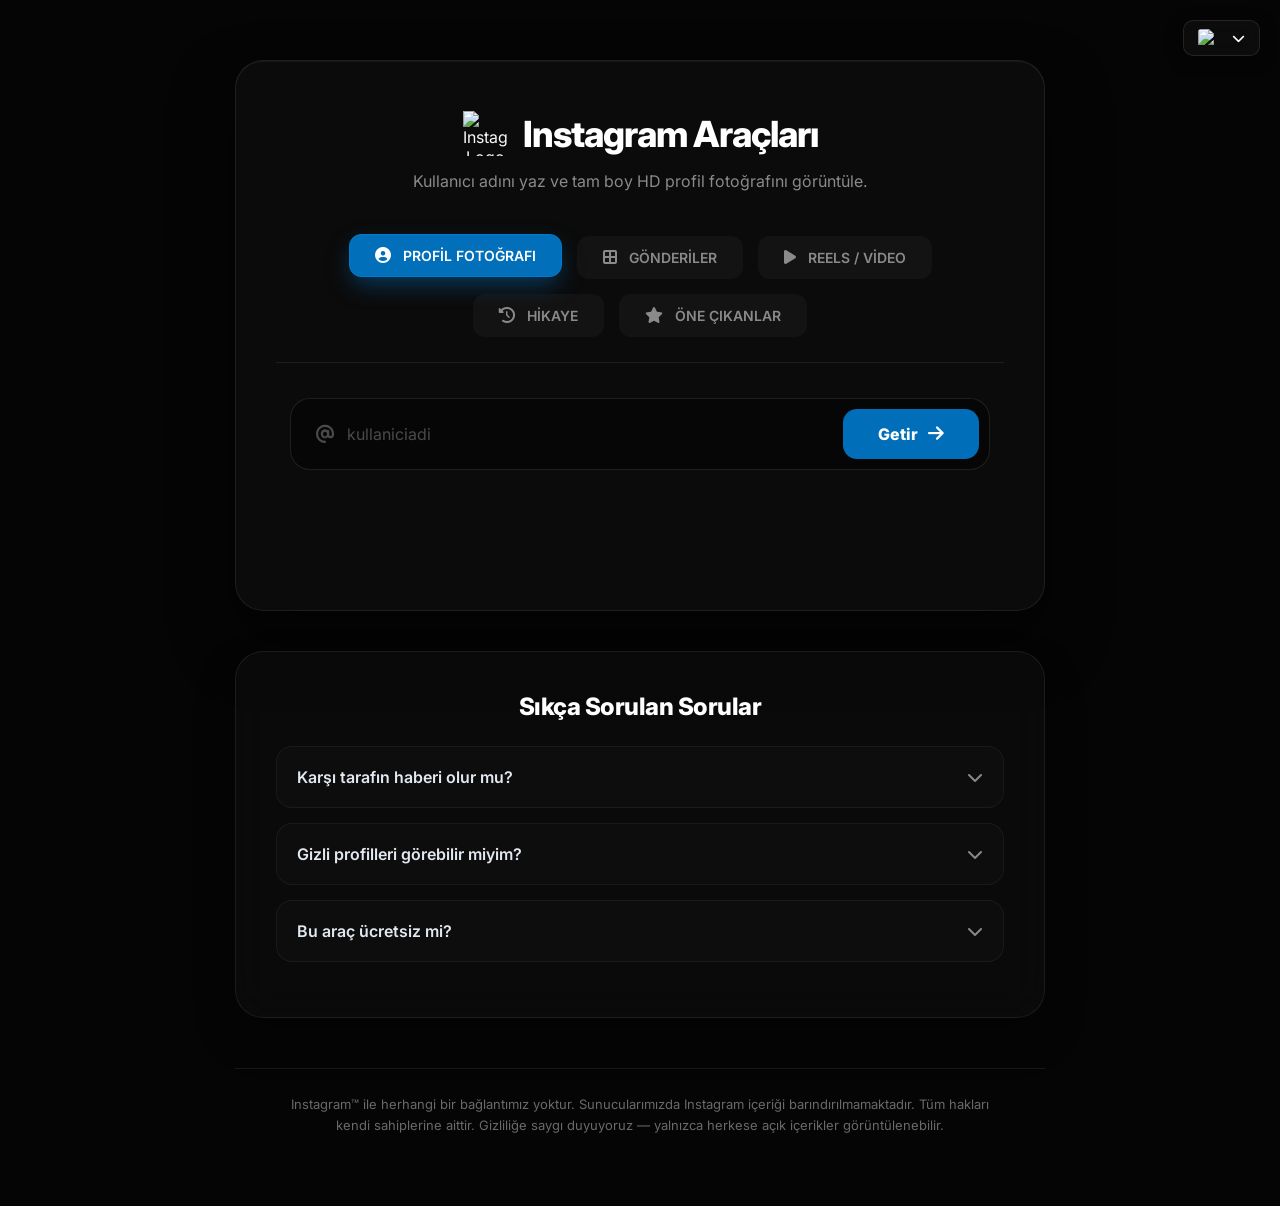
==== index.html @ 2dafd355 "Add files via upload" ====
<!DOCTYPE html>
<html lang="tr">
<head>
    <meta charset="UTF-8">
    <meta name="viewport" content="width=device-width, initial-scale=1.0, maximum-scale=1.0, user-scalable=no">
    <meta name="referrer" content="no-referrer">
    
    <meta name="description" content="Instagram gizli profil fotoğrafı büyütme, anonim hikaye (story) izleme, Reels ve video indirme araçları. Şifresiz, ücretsiz ve %100 güvenli Instagram araçları.">
    <meta name="keywords" content="instagram gizli profil bakma, instagram pp büyütme, instagram reels indir, instagram hikaye izle, anonim story izleme, instagram video indir, instagram öne çıkanlar indir, şifresiz instagram araçları, story saver">
    <meta name="author" content="Instagram Araçları">
    <meta name="robots" content="index, follow">

    <meta property="og:type" content="website">
    <meta property="og:title" content="Instagram Araçları | Anonim Görüntüleyici ve İndirici">
    <meta property="og:description" content="Instagram profil fotoğraflarını HD büyüt, anonim hikaye izle ve Reels videolarını tek tıkla cihazına indir. Şifresiz ve %100 Ücretsiz.">
    <meta property="og:image" content="https://upload.wikimedia.org/wikipedia/commons/thumb/e/e7/Instagram_logo_2016.svg/2048px-Instagram_logo_2016.svg.png">

    <link rel="manifest" href="manifest.json">
    <meta name="theme-color" content="#0e0e0e">
    <link rel="apple-touch-icon" href="https://upload.wikimedia.org/wikipedia/commons/thumb/e/e7/Instagram_logo_2016.svg/192px-Instagram_logo_2016.svg.png">
    
    <title id="siteTitle">Instagram Araçları | Anonim Görüntüleyici</title>
    <link href="https://fonts.googleapis.com/css2?family=Inter:wght@400;600;800&display=swap" rel="stylesheet">
    <link rel="stylesheet" href="https://cdnjs.cloudflare.com/ajax/libs/font-awesome/6.4.0/css/all.min.css">
    
    <link rel="stylesheet" href="style.css?v=7.0">
</head>
<body>
    
    <div id="vanta-bg"></div>

    <div class="lang-dropdown-container">
        <div class="lang-toggle" id="langToggle">
            <img src="https://flagcdn.com/tr.svg" alt="Active Lang" id="activeLangIcon">
            <i class="fa-solid fa-chevron-down"></i>
        </div>
        <div class="lang-menu" id="langMenu">
            <div class="lang-option" onclick="changeLanguage('tr', 'https://flagcdn.com/tr.svg')" title="Türkçe"><img src="https://flagcdn.com/tr.svg" alt="TR"></div>
            <div class="lang-option" onclick="changeLanguage('en', 'https://flagcdn.com/gb.svg')" title="English"><img src="https://flagcdn.com/gb.svg" alt="EN"></div>
            <div class="lang-option" onclick="changeLanguage('de', 'https://flagcdn.com/de.svg')" title="Deutsch"><img src="https://flagcdn.com/de.svg" alt="DE"></div>
            <div class="lang-option" onclick="changeLanguage('es', 'https://flagcdn.com/es.svg')" title="Español"><img src="https://flagcdn.com/es.svg" alt="ES"></div>
            <div class="lang-option" onclick="changeLanguage('fr', 'https://flagcdn.com/fr.svg')" title="Français"><img src="https://flagcdn.com/fr.svg" alt="FR"></div>
            <div class="lang-option" onclick="changeLanguage('ru', 'https://flagcdn.com/ru.svg')" title="Русский"><img src="https://flagcdn.com/ru.svg" alt="RU"></div>
        </div>
    </div>

    <div class="page-wrapper">
        
        <div class="container">
            <div class="logo-container">
                <img src="https://upload.wikimedia.org/wikipedia/commons/thumb/e/e7/Instagram_logo_2016.svg/2048px-Instagram_logo_2016.svg.png" alt="Instagram Logo" class="main-logo">
                <h1 id="mainHeading">Instagram Araçları</h1>
            </div>
            
            <p id="descText">Kullanıcı adını yaz ve tam boy HD profil fotoğrafını görüntüle.</p>
            
            <div class="tabs">
                <button class="tab-btn active" id="tabProfile"><i class="fa-solid fa-user-circle"></i> <span class="tab-text">PROFİL FOTOĞRAFI</span></button>
                <button class="tab-btn" id="tabPosts"><i class="fa-solid fa-border-all"></i> <span class="tab-text">GÖNDERİLER</span></button>
                <button class="tab-btn" id="tabVideo"><i class="fa-solid fa-play"></i> <span class="tab-text">REELS / VİDEO</span></button>
                <button class="tab-btn" id="tabStory"><i class="fa-solid fa-clock-rotate-left"></i> <span class="tab-text">HİKAYE</span></button>
                <button class="tab-btn" id="tabHighlight"><i class="fa-solid fa-star"></i> <span class="tab-text">ÖNE ÇIKANLAR</span></button>
            </div>

            <div class="search-box">
                <div class="input-wrapper">
                    <span class="at-symbol" id="inputIcon"><i class="fa-solid fa-at"></i></span>
                    <input type="text" id="mainInput" placeholder="kullaniciadi" autocomplete="off" spellcheck="false">
                    <i class="fa-solid fa-xmark clear-icon" id="clearInputBtn"></i>
                </div>
                <button id="searchBtn"><span id="btnText">Getir</span> <i class="fa-solid fa-arrow-right arrow"></i></button>
            </div>

            <div id="searchHistory" class="search-history" style="display: none;"></div>

            <div class="result-container" id="resultContainer">
                <img id="profileImage" src="" alt="Sonuç" style="display: none;" class="cinematic-media">
                <video id="resultVideo" controls style="display: none;" class="cinematic-media"></video>
                <a id="downloadBtn" class="dl-btn-small" style="display: none; justify-content: center; align-items: center; gap: 8px; margin-bottom: 25px; width: 100%; max-width: 250px; border-radius: 12px; font-size: 16px;"><i class="fa-solid fa-download"></i> İndir</a>
                
                <div id="galleryContainer" class="gallery" style="display: none;"></div>
                
                <!-- YENİ: DAHA FAZLA YÜKLE BUTONU -->
                <button id="loadMoreBtn" class="load-more-btn" style="display: none;"><i class="fa-solid fa-arrow-rotate-right"></i> Daha Fazla Yükle</button>
            </div>
        </div>

        <div class="info-container">
            <h2 id="faqHeading">Sıkça Sorulan Sorular</h2>
            <div class="accordion">
                <div class="accordion-item">
                    <button class="accordion-header"><span id="faq1Q">Karşı tarafın haberi olur mu?</span> <i class="fa-solid fa-chevron-down"></i></button>
                    <div class="accordion-content"><p id="faq1A">Hayır, işlemleriniz %100 anonim olarak sunucularımız üzerinden gerçekleşir. Karşı tarafa bildirim veya iz gitmez.</p></div>
                </div>
                <div class="accordion-item">
                    <button class="accordion-header"><span id="faq2Q">Gizli profilleri görebilir miyim?</span> <i class="fa-solid fa-chevron-down"></i></button>
                    <div class="accordion-content"><p id="faq2A">Gizli profillerin sadece HD profil fotoğraflarını görüntüleyebilirsiniz. Gönderi veya hikayeler için hesapların herkese açık olması gerekmektedir.</p></div>
                </div>
                <div class="accordion-item">
                    <button class="accordion-header"><span id="faq3Q">Bu araç ücretsiz mi?</span> <i class="fa-solid fa-chevron-down"></i></button>
                    <div class="accordion-content"><p id="faq3A">Evet, sitemizdeki tüm araçları günlük limitler dahilinde tamamen ücretsiz, şifresiz ve reklamsız olarak kullanabilirsiniz.</p></div>
                </div>
            </div>
        </div>

        <footer class="site-footer">
            <p id="footerText">Instagram™ ile herhangi bir bağlantımız yoktur. Sunucularımızda Instagram içeriği barındırılmamaktadır. Tüm hakları kendi sahiplerine aittir. Gizliliğe saygı duyuyoruz — yalnızca herkese açık içerikler görüntülenebilir.</p>
        </footer>

    </div> 
    
    <div id="scrollTopBtn" class="scroll-top-btn"><i class="fa-solid fa-chevron-up"></i></div>
    <div id="toastContainer" class="toast-container"></div>

    <div id="customContextMenu" class="custom-menu">
        <div class="custom-menu-item" id="menuOpen"><i class="fa-solid fa-expand"></i> <span id="menuTextOpen">Tam Boyutta Aç</span></div>
        <div class="custom-menu-item" id="menuCopy"><i class="fa-solid fa-link"></i> <span id="menuTextCopy">Linki Kopyala</span></div>
        <div class="custom-menu-item" id="menuDownload"><i class="fa-solid fa-download"></i> <span id="menuTextDl">İndir</span></div>
    </div>

    <div id="mediaModal" class="modal">
        <span class="close-modal">&times;</span>
        <div class="modal-counter" id="modalCounter">1 / 1</div>
        <span class="modal-prev" id="modalPrev"><i class="fa-solid fa-chevron-left"></i></span>
        <span class="modal-next" id="modalNext"><i class="fa-solid fa-chevron-right"></i></span>
        <div class="modal-content">
            <img id="modalImage" src="" alt="Büyütülmüş Görsel" style="display: none;">
            <video id="modalVideo" controls autoplay style="display: none;"></video>
        </div>
        <div class="modal-actions">
            <button id="modalCopyBtn" class="modal-action-btn"><i class="fa-solid fa-link"></i></button>
            <a id="modalDownloadBtn" href="" target="_blank" class="modal-action-btn dl-primary"><i class="fa-solid fa-download"></i> <span id="modalDlText">İndir</span></a>
        </div>
    </div>

    <script src="https://cdnjs.cloudflare.com/ajax/libs/three.js/r134/three.min.js"></script>
    <script src="https://cdn.jsdelivr.net/npm/vanta@latest/dist/vanta.clouds.min.js"></script>
    <script src="script.js?v=7.0"></script>
</body>
</html>
---- style.css ----
* { box-sizing: border-box; margin: 0; padding: 0; font-family: 'Inter', sans-serif; }

html { overflow-x: hidden; scroll-behavior: smooth; }
body { margin: 0; padding: 0; background-color: #050505; color: #f8fafc; overflow-x: hidden; position: relative; }

.page-wrapper { display: flex; flex-direction: column; align-items: center; width: 100%; max-width: 850px; margin: 60px auto; gap: 40px; position: relative; z-index: 10; padding: 0 20px; }

::-webkit-scrollbar { width: 10px; }
::-webkit-scrollbar-track { background: #050505; }
::-webkit-scrollbar-thumb { background: #1f1f1f; border-radius: 10px; border: 2px solid #050505; }
::-webkit-scrollbar-thumb:hover { background: #007acc; box-shadow: 0 0 10px #007acc; }

#vanta-bg { position: fixed; top: 0; left: 0; width: 100vw; height: 100vh; z-index: -1; display: block !important; pointer-events: none; }

.lang-dropdown-container { position: fixed; top: 20px; right: 20px; z-index: 999999 !important; }
.lang-toggle { display: flex; align-items: center; gap: 8px; background: rgba(14, 14, 14, 0.8); backdrop-filter: blur(10px); border: 1px solid rgba(255, 255, 255, 0.1); padding: 8px 14px; border-radius: 10px; cursor: pointer; box-shadow: 0 4px 15px rgba(0,0,0,0.5); transition: all 0.3s; }
.lang-toggle img { width: 26px; height: 18px; object-fit: cover; border-radius: 3px; }
.lang-toggle i { color: #fff; font-size: 13px; transition: transform 0.3s cubic-bezier(0.4, 0, 0.2, 1); }
.lang-toggle:hover { border-color: rgba(0, 122, 204, 0.6); }
.lang-toggle.open i { transform: rotate(180deg); color: #007acc; }

.lang-menu { position: absolute; top: 100%; right: 0; margin-top: 10px; background: rgba(14, 14, 14, 0.95); backdrop-filter: blur(15px); border: 1px solid rgba(255,255,255,0.1); border-radius: 14px; padding: 15px; display: grid; grid-template-columns: repeat(3, 1fr); gap: 12px; box-shadow: 0 15px 40px rgba(0,0,0,0.8); opacity: 0; visibility: hidden; transform: translateY(-10px); transition: all 0.3s cubic-bezier(0.4, 0, 0.2, 1); }
.lang-menu.open { opacity: 1; visibility: visible; transform: translateY(0); }
.lang-option { cursor: pointer; transition: transform 0.2s, box-shadow 0.2s; display: flex; justify-content: center; }
.lang-option img { width: 32px; height: 22px; object-fit: cover; border-radius: 4px; border: 1px solid rgba(255,255,255,0.15); }
.lang-option:hover { transform: scale(1.15); box-shadow: 0 0 10px rgba(255,255,255,0.2); }

.container { background: rgba(14, 14, 14, 0.75); backdrop-filter: blur(20px); -webkit-backdrop-filter: blur(20px); padding: 50px 40px; border-radius: 28px; box-shadow: 0 30px 60px rgba(0,0,0,0.5), inset 0 1px 0 rgba(255,255,255,0.05); width: 100%; text-align: center; border: 1px solid rgba(255, 255, 255, 0.08); animation: fadeIn 0.6s ease-out; position: relative; z-index: 10; }

.logo-container { display: flex; justify-content: center; align-items: center; gap: 15px; margin-bottom: 15px; }
.main-logo { width: 45px; height: 45px; object-fit: contain; }
h1 { font-size: 36px; font-weight: 800; color: #ffffff; letter-spacing: -1px; }
#descText { color: #8a8a8a; font-size: 16px; margin-bottom: 45px; }

.tabs { display: flex; justify-content: center; gap: 15px; margin-bottom: 35px; border-bottom: 1px solid rgba(255,255,255,0.08); padding-bottom: 25px; flex-wrap: wrap; }
.tab-btn { background: rgba(255,255,255,0.03); color: #8a8a8a; border: 1px solid transparent; padding: 12px 25px; border-radius: 12px; font-size: 14px; font-weight: 600; cursor: pointer; transition: all 0.3s cubic-bezier(0.4, 0, 0.2, 1); }
.tab-btn i { margin-right: 8px; font-size: 16px; }
.tab-btn.active { background: rgba(0, 122, 204, 0.9); color: #fff; box-shadow: 0 10px 25px -5px rgba(0, 122, 204, 0.5); transform: translateY(-2px); border-color: #007acc; }
.tab-btn:hover:not(.active) { background: rgba(255,255,255,0.08); color: #fff; }

.search-box { display: flex; align-items: center; background-color: rgba(0,0,0,0.4); border-radius: 20px; padding: 10px; border: 1px solid rgba(255,255,255,0.1); transition: all 0.3s ease; max-width: 700px; margin: 0 auto 40px auto; position: relative; z-index: 10; }
.search-box:focus-within { border-color: rgba(0, 122, 204, 0.70); box-shadow: 0 0 0 4px rgba(0, 122, 204, 0.10); background-color: rgba(0,0,0,0.6); }
.input-wrapper { display: flex; align-items: center; flex: 1; padding-left: 15px; position: relative; }
.at-symbol { color: #4a4a4a; font-size: 18px; margin-right: 12px; }
input { border: none; outline: none; background: transparent; color: #fff; font-size: 16px; width: 100%; padding: 15px 0; padding-right: 35px; }
input::placeholder { color: #4a4a4a; }

.clear-icon { position: absolute; right: 15px; color: #8a8a8a; cursor: pointer; font-size: 18px; display: none; transition: color 0.2s; }
.clear-icon:hover { color: #fff; }

#searchBtn { background-color: rgba(0, 122, 204, 0.9); color: #fff; border: none; padding: 15px 35px; border-radius: 14px; cursor: pointer; font-size: 16px; font-weight: 800; display: flex; align-items: center; gap: 10px; white-space: nowrap; transition: background-color 0.3s, box-shadow 0.3s; will-change: transform; z-index: 11; position: relative; }
#searchBtn:hover { background: #007acc; box-shadow: 0 8px 20px rgba(0, 122, 204, 0.5); }
.arrow { font-size: 18px; transition: transform 0.3s; }
#searchBtn:hover .arrow { transform: translateX(5px); }

.search-history { display: flex; justify-content: center; gap: 12px; flex-wrap: wrap; margin: -25px auto 40px auto; max-width: 700px; animation: fadeIn 0.4s ease; position: relative; z-index: 5; }
.history-tag { background: rgba(255, 255, 255, 0.05); border: 1px solid rgba(255, 255, 255, 0.1); color: #e2e8f0; padding: 4px 14px 4px 4px; border-radius: 30px; font-size: 13px; cursor: pointer; transition: all 0.3s ease; display: flex; align-items: center; gap: 8px; font-weight: 600; }
.history-tag:hover { background: rgba(0, 122, 204, 0.2); color: #fff; border-color: #007acc; transform: translateY(-2px); box-shadow: 0 4px 10px rgba(0, 122, 204, 0.2); }
.history-img { width: 24px; height: 24px; border-radius: 50%; object-fit: cover; border: 1px solid rgba(255,255,255,0.2); }

.result-container { display: flex; flex-direction: column; align-items: center; margin-top: 30px; min-height: 50px; width: 100%; position: relative; z-index: 10; }
#profileImage { width: 250px; height: 250px; border-radius: 50%; object-fit: cover; margin-bottom: 25px; border: 5px solid rgba(0, 122, 204, 0.80); box-shadow: 0 15px 35px rgba(0, 122, 204, 0.2); }
#resultVideo { width: 100%; max-width: 400px; border-radius: 16px; margin-bottom: 25px; box-shadow: 0 15px 35px rgba(0,0,0,0.5); }

.gallery { display: grid; grid-template-columns: repeat(auto-fit, minmax(220px, 1fr)); gap: 20px; width: 100%; margin-top: 20px; }

.gallery-item { background-color: #050505; border: 1px solid rgba(255,255,255,0.1); border-radius: 16px; overflow: hidden; transition: all 0.4s cubic-bezier(0.4, 0, 0.2, 1); box-shadow: 0 10px 20px rgba(0,0,0,0.5); display: flex; flex-direction: column; position: relative; opacity: 0; animation: cascadeFadeIn 0.6s cubic-bezier(0.4, 0, 0.2, 1) forwards; }
.gallery-item:hover { border-color: rgba(0, 122, 204, 0.90); box-shadow: 0 20px 40px rgba(0, 122, 204, 0.25); z-index: 15; transform: translateY(-5px); }

.media-box { width: 100%; height: 350px; overflow: hidden; position: relative; flex-shrink: 0; background-color: #000; border-radius: 15px 15px 0 0; transform: translateZ(0); -webkit-mask-image: -webkit-radial-gradient(white, black); }
.media-box img, .media-box video { width: 100% !important; height: 100% !important; min-width: 100% !important; min-height: 100% !important; object-fit: cover !important; display: block; transition: transform 0.6s cubic-bezier(0.4, 0, 0.2, 1); }
.gallery-item:hover .media-box img, .gallery-item:hover .media-box video { transform: scale(1.1); }

.info-box-bottom { padding: 12px; background: #0e0e0e; color: #ddd; text-align: left; flex: 1; pointer-events: none; z-index: 10; border-top: 1px solid rgba(255,255,255,0.05); }

.dl-btn-small { display: block; background-color: #10b981; color: white; text-align: center; padding: 12px; text-decoration: none; font-weight: 600; font-size: 14px; transition: all 0.3s; position: relative; z-index: 20; cursor: pointer; border: none; }
.dl-btn-small:hover { background-color: #059669; }

.skeleton-box { background: linear-gradient(90deg, rgba(255,255,255,0.05) 25%, rgba(255,255,255,0.1) 50%, rgba(255,255,255,0.05) 75%); background-size: 200% 100%; animation: skeletonLoading 1.5s infinite; border-radius: 16px; }
.skeleton-profile { width: 250px; height: 250px; border-radius: 50%; margin: 0 auto 25px auto; border: 5px solid rgba(255,255,255,0.1); }
.skeleton-gallery { width: 100%; height: 350px; }

.toast-container { position: fixed; bottom: 30px; right: 30px; display: flex; flex-direction: column; gap: 10px; z-index: 9999999; pointer-events: none; }
.toast { padding: 15px 25px; border-radius: 12px; color: white; font-weight: 600; font-size: 14px; display: flex; align-items: center; gap: 10px; box-shadow: 0 10px 30px rgba(0,0,0,0.5); animation: slideInRight 0.3s ease forwards, fadeOut 0.3s ease 4.7s forwards; pointer-events: auto; }
.toast.success { background-color: #10b981; border: 1px solid #34d399; }
.toast.error { background-color: rgba(239, 68, 68, 0.9); border: 1px solid #f87171; }
.toast.info { background-color: #f59e0b; color: #fff; border: 1px solid #fff; }

.scroll-top-btn { position: fixed; bottom: 30px; left: 30px; width: 50px; height: 50px; background: rgba(0, 122, 204, 0.9); color: white; border-radius: 50%; display: flex; align-items: center; justify-content: center; font-size: 20px; cursor: pointer; box-shadow: 0 10px 20px rgba(0,0,0,0.5); z-index: 800; opacity: 0; visibility: hidden; transition: all 0.3s ease; transform: translateY(20px); border: 1px solid rgba(255,255,255,0.2); }
.scroll-top-btn.visible { opacity: 1; visibility: visible; transform: translateY(0); }
.scroll-top-btn:hover { background: #007acc; transform: translateY(-5px); }

.info-container { background: rgba(14, 14, 14, 0.6); backdrop-filter: blur(20px); -webkit-backdrop-filter: blur(20px); padding: 40px; border-radius: 28px; width: 100%; border: 1px solid rgba(255, 255, 255, 0.08); box-shadow: 0 20px 40px rgba(0,0,0,0.3); position: relative; z-index: 10; }
.info-container h2 { font-size: 24px; color: #fff; margin-bottom: 25px; text-align: center; font-weight: 800; letter-spacing: -0.5px; }
.accordion-item { border: 1px solid rgba(255, 255, 255, 0.05); border-radius: 16px; margin-bottom: 15px; background: rgba(255, 255, 255, 0.02); overflow: hidden; transition: all 0.3s ease; }
.accordion-item:hover { background: rgba(255, 255, 255, 0.04); border-color: rgba(0, 122, 204, 0.3); }
.accordion-header { width: 100%; display: flex; justify-content: space-between; align-items: center; padding: 20px; background: transparent; border: none; color: #e2e8f0; font-size: 16px; font-weight: 600; cursor: pointer; transition: color 0.3s; }
.accordion-header:hover { color: #007acc; }
.accordion-header i { transition: transform 0.3s cubic-bezier(0.4, 0, 0.2, 1); color: #8a8a8a; }
.accordion-header.active i { transform: rotate(180deg); color: #007acc; }
.accordion-content { max-height: 0; overflow: hidden; transition: max-height 0.4s ease-out; }
.accordion-content p { padding: 0 20px 20px 20px; color: #94a3b8; line-height: 1.6; font-size: 15px; }

.modal { display: none; position: fixed; z-index: 999999 !important; left: 0; top: 0; width: 100%; height: 100vh; background-color: rgba(0, 0, 0, 0.95); animation: fadeIn 0.3s ease-out; }
.modal-content { position: absolute; top: 50%; left: 50%; transform: translate(-50%, -50%); width: 100%; height: 100%; display: flex; justify-content: center; align-items: center; padding: 60px; pointer-events: none; }
#modalImage, #modalVideo { max-width: 100%; max-height: 100%; width: auto; height: auto; object-fit: contain; border-radius: 12px; box-shadow: 0 0 50px rgba(0, 122, 204, 0.3); pointer-events: auto; }

.close-modal { position: absolute; top: 25px; left: 30px; right: auto; color: #fff; font-size: 45px; font-weight: bold; transition: all 0.3s ease; cursor: pointer; z-index: 9999999 !important; text-shadow: 0 0 15px rgba(0,0,0,0.8); pointer-events: auto; }
.close-modal:hover { color: #007acc; transform: scale(1.1); }

.modal-actions { position: absolute; bottom: 40px; left: 50%; transform: translateX(-50%); display: flex; gap: 15px; z-index: 3002; pointer-events: auto; }
.modal-action-btn { background: rgba(14, 14, 14, 0.8); backdrop-filter: blur(15px); -webkit-backdrop-filter: blur(15px); border: 1px solid rgba(255,255,255,0.2); color: #ffffff !important; padding: 12px 24px; border-radius: 30px; font-size: 15px; font-weight: 600; cursor: pointer; display: flex; align-items: center; gap: 8px; text-decoration: none !important; transition: all 0.3s; box-shadow: 0 10px 20px rgba(0,0,0,0.5); }
.modal-action-btn:hover { background: rgba(0, 122, 204, 0.9); transform: translateY(-3px); border-color: #007acc; }
.modal-action-btn.dl-primary { background: #10b981; border-color: #34d399; color: #ffffff !important; }
.modal-action-btn.dl-primary:hover { background: #059669; }

.site-footer { width: 100%; text-align: center; padding: 25px 15px 10px 15px; margin-top: 10px; border-top: 1px solid rgba(255, 255, 255, 0.08); position: relative; z-index: 10; }
.site-footer p { color: rgba(255, 255, 255, 0.4); font-size: 13px; line-height: 1.6; max-width: 700px; margin: 0 auto; font-weight: 400; }

@keyframes fadeIn { from { opacity: 0; transform: translateY(10px); } to { opacity: 1; transform: translateY(0); } }
@keyframes cascadeFadeIn { from { opacity: 0; transform: translateY(20px); } to { opacity: 1; transform: translateY(0); } }
@keyframes skeletonLoading { 0% { background-position: 200% 0; } 100% { background-position: -200% 0; } }
@keyframes slideInRight { from { transform: translateX(100%); opacity: 0; } to { transform: translateX(0); opacity: 1; } }
@keyframes slideInBottom { from { transform: translateX(-50%) translateY(100%); opacity: 0; } to { transform: translateX(-50%) translateY(0); opacity: 1; } }
@keyframes fadeOut { from { opacity: 1; } to { opacity: 0; } }

.carousel-badge { position: absolute; top: 15px; right: 15px; background: rgba(0, 0, 0, 0.6); color: #fff; padding: 8px 10px; border-radius: 8px; font-size: 14px; z-index: 20; border: 1px solid rgba(255, 255, 255, 0.2); backdrop-filter: blur(5px); box-shadow: 0 5px 15px rgba(0,0,0,0.5); }
.modal-prev, .modal-next { cursor: pointer; position: absolute; top: 50%; transform: translateY(-50%); width: 60px; height: 60px; background: rgba(14, 14, 14, 0.6); backdrop-filter: blur(10px); border: 1px solid rgba(255, 255, 255, 0.1); border-radius: 50%; color: white; font-size: 24px; display: flex; justify-content: center; align-items: center; transition: all 0.3s ease; z-index: 3002; pointer-events: auto; }
.modal-prev { left: 40px; }
.modal-next { right: 40px; }
.modal-prev:hover, .modal-next:hover { background: rgba(0, 122, 204, 0.8); border-color: #007acc; transform: translateY(-50%) scale(1.1); box-shadow: 0 0 20px rgba(0, 122, 204, 0.5); }
.modal-counter { position: absolute; top: 30px; right: 30px; left: auto; color: #fff; font-size: 16px; font-weight: 600; background: rgba(14, 14, 14, 0.6); padding: 8px 16px; border-radius: 20px; border: 1px solid rgba(255, 255, 255, 0.1); backdrop-filter: blur(10px); z-index: 3002; pointer-events: auto; }

.cinematic-media { opacity: 0; transition: opacity 0.7s cubic-bezier(0.4, 0, 0.2, 1); }
.cinematic-media.loaded { opacity: 1; }

.custom-menu { position: fixed; display: none; z-index: 999999; background: rgba(14, 14, 14, 0.85); backdrop-filter: blur(20px); -webkit-backdrop-filter: blur(20px); border: 1px solid rgba(255,255,255,0.1); border-radius: 12px; padding: 8px; width: 220px; box-shadow: 0 15px 40px rgba(0,0,0,0.8), inset 0 1px 0 rgba(255,255,255,0.05); transform-origin: top left; animation: scaleInMenu 0.2s cubic-bezier(0.175, 0.885, 0.32, 1.275); }
@keyframes scaleInMenu { from { opacity: 0; transform: scale(0.9); } to { opacity: 1; transform: scale(1); } }
.custom-menu-item { padding: 12px 15px; color: #e2e8f0; font-size: 14px; font-weight: 600; display: flex; align-items: center; gap: 12px; cursor: pointer; border-radius: 8px; transition: all 0.2s; }
.custom-menu-item i { color: #8a8a8a; font-size: 16px; transition: color 0.2s; }
.custom-menu-item:hover { background: rgba(0, 122, 204, 0.9); color: #fff; }
.custom-menu-item:hover i { color: #fff; }

@media (max-width: 768px) {
    .gallery-item:hover { transform: none !important; border-color: rgba(255,255,255,0.1) !important; box-shadow: 0 10px 20px rgba(0,0,0,0.5) !important; }
    .gallery-item:hover .media-box img, .gallery-item:hover .media-box video { transform: none !important; }

    .lang-dropdown-container { top: 15px !important; right: 15px !important; z-index: 9999999 !important; display: block !important; }
    .lang-toggle { padding: 6px 12px; }
    .lang-toggle img { width: 22px; height: 15px; }
    .lang-menu { right: 0; min-width: 180px; padding: 12px; gap: 10px; z-index: 9999999 !important; }

    .page-wrapper { margin: 80px auto 30px auto; padding: 0 15px; }
    .container { padding: 30px 20px; border-radius: 22px; }
    h1 { font-size: 24px; }
    #descText { font-size: 14px; margin-bottom: 25px; }
    
    .tabs { gap: 8px; padding-bottom: 15px; margin-bottom: 25px; }
    .tab-btn { padding: 10px 14px; font-size: 12px; border-radius: 10px; flex: 1; min-width: 45%; text-align: center; display: flex; justify-content: center; }
    
    .search-box { flex-direction: column; background: rgba(0,0,0,0.6); padding: 15px; border-radius: 18px; gap: 15px; margin-bottom: 30px;}
    .input-wrapper { width: 100%; border-bottom: 1px solid rgba(255,255,255,0.1); padding-bottom: 10px; }
    #searchBtn { width: 100%; justify-content: center; padding: 15px; border-radius: 12px; }
    
    .modal-content { padding: 15px; }
    .close-modal { top: 20px; left: 20px; right: auto; font-size: 35px; background: rgba(0,0,0,0.5); width: 40px; height: 40px; border-radius: 50%; display: flex; justify-content: center; align-items: center; z-index: 9999999 !important; }
    
    .modal-prev { left: 10px; width: 45px; height: 45px; font-size: 18px; }
    .modal-next { right: 10px; width: 45px; height: 45px; font-size: 18px; }
    .modal-counter { top: 20px; right: 20px; left: auto; font-size: 14px; padding: 6px 12px; }
    
    .modal-actions { bottom: 30px; width: 100%; justify-content: center; gap: 15px; }
    
    .toast-container { right: 50%; transform: translateX(50%); bottom: 20px; width: 90%; align-items: center; }
    .toast { width: 100%; justify-content: center; animation: slideInBottom 0.3s ease forwards, fadeOut 0.3s ease 4.7s forwards; }
    .scroll-top-btn { bottom: 20px; left: 20px; width: 45px; height: 45px; font-size: 16px; }
}
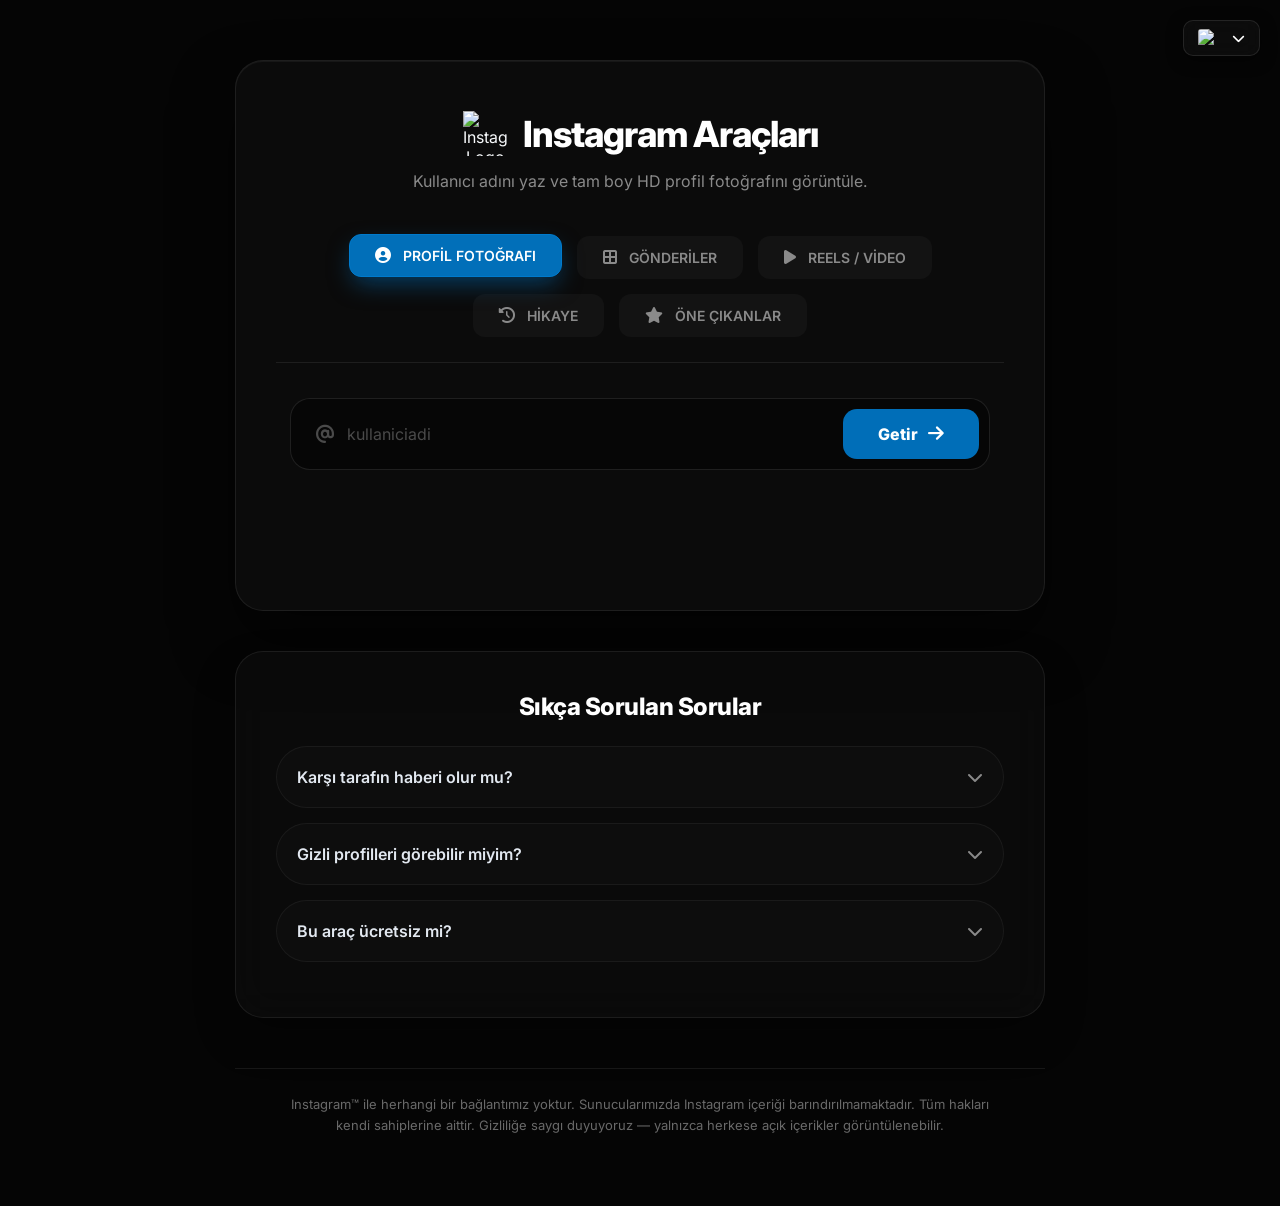
==== commit 3e315bf7: "Add files via upload" ====
--- a/index.html
+++ b/index.html
@@ -1,6 +1,14 @@
 <!DOCTYPE html>
 <html lang="tr">
 <head>
+    <script async src="https://www.googletagmanager.com/gtag/js?id=G-QESD4ZMKC0"></script>
+    <script>
+      window.dataLayer = window.dataLayer || [];
+      function gtag(){dataLayer.push(arguments);}
+      gtag('js', new Date());
+
+      gtag('config', 'G-QESD4ZMKC0');
+    </script>
     <meta charset="UTF-8">
     <meta name="viewport" content="width=device-width, initial-scale=1.0, maximum-scale=1.0, user-scalable=no">
     <meta name="referrer" content="no-referrer">
@@ -23,7 +31,7 @@
     <link href="https://fonts.googleapis.com/css2?family=Inter:wght@400;600;800&display=swap" rel="stylesheet">
     <link rel="stylesheet" href="https://cdnjs.cloudflare.com/ajax/libs/font-awesome/6.4.0/css/all.min.css">
     
-    <link rel="stylesheet" href="style.css?v=7.0">
+    <link rel="stylesheet" href="style.css?v=9.0">
 </head>
 <body>
     
@@ -80,7 +88,6 @@
                 
                 <div id="galleryContainer" class="gallery" style="display: none;"></div>
                 
-                <!-- YENİ: DAHA FAZLA YÜKLE BUTONU -->
                 <button id="loadMoreBtn" class="load-more-btn" style="display: none;"><i class="fa-solid fa-arrow-rotate-right"></i> Daha Fazla Yükle</button>
             </div>
         </div>
@@ -135,6 +142,6 @@
 
     <script src="https://cdnjs.cloudflare.com/ajax/libs/three.js/r134/three.min.js"></script>
     <script src="https://cdn.jsdelivr.net/npm/vanta@latest/dist/vanta.clouds.min.js"></script>
-    <script src="script.js?v=7.0"></script>
+    <script src="script.js?v=9.0"></script>
 </body>
 </html>
--- a/style.css
+++ b/style.css
@@ -49,7 +49,7 @@
 .clear-icon:hover { color: #fff; }
 
 #searchBtn { background-color: rgba(0, 122, 204, 0.9); color: #fff; border: none; padding: 15px 35px; border-radius: 14px; cursor: pointer; font-size: 16px; font-weight: 800; display: flex; align-items: center; gap: 10px; white-space: nowrap; transition: background-color 0.3s, box-shadow 0.3s; will-change: transform; z-index: 11; position: relative; }
-#searchBtn:hover { background: #007acc; box-shadow: 0 8px 20px rgba(0, 122, 204, 0.5); }
+#searchBtn:hover { background-color: #007acc; box-shadow: 0 8px 20px rgba(0, 122, 204, 0.5); }
 .arrow { font-size: 18px; transition: transform 0.3s; }
 #searchBtn:hover .arrow { transform: translateX(5px); }
 
@@ -76,11 +76,15 @@
 .dl-btn-small { display: block; background-color: #10b981; color: white; text-align: center; padding: 12px; text-decoration: none; font-weight: 600; font-size: 14px; transition: all 0.3s; position: relative; z-index: 20; cursor: pointer; border: none; }
 .dl-btn-small:hover { background-color: #059669; }
 
+.load-more-btn { background: rgba(0, 122, 204, 0.9); color: white; border: none; padding: 15px 40px; border-radius: 30px; font-size: 16px; font-weight: 600; cursor: pointer; transition: all 0.3s; margin: 40px auto 10px auto; display: flex; align-items: center; justify-content: center; gap: 10px; box-shadow: 0 10px 20px rgba(0,0,0,0.5); width: 100%; max-width: 300px; border: 1px solid rgba(255,255,255,0.1); }
+.load-more-btn:hover { background: #007acc; transform: translateY(-3px); box-shadow: 0 15px 30px rgba(0, 122, 204, 0.4); }
+
 .skeleton-box { background: linear-gradient(90deg, rgba(255,255,255,0.05) 25%, rgba(255,255,255,0.1) 50%, rgba(255,255,255,0.05) 75%); background-size: 200% 100%; animation: skeletonLoading 1.5s infinite; border-radius: 16px; }
 .skeleton-profile { width: 250px; height: 250px; border-radius: 50%; margin: 0 auto 25px auto; border: 5px solid rgba(255,255,255,0.1); }
 .skeleton-gallery { width: 100%; height: 350px; }
 
-.toast-container { position: fixed; bottom: 30px; right: 30px; display: flex; flex-direction: column; gap: 10px; z-index: 9999999; pointer-events: none; }
+/* 🕵️‍♂️ YENİ: MESAJ KUTUSU KONUMU (MASAÜSTÜ) */
+.toast-container { position: fixed; bottom: 30px; right: 30px; display: flex; flex-direction: column; gap: 10px; z-index: 9999999 !important; pointer-events: none; }
 .toast { padding: 15px 25px; border-radius: 12px; color: white; font-weight: 600; font-size: 14px; display: flex; align-items: center; gap: 10px; box-shadow: 0 10px 30px rgba(0,0,0,0.5); animation: slideInRight 0.3s ease forwards, fadeOut 0.3s ease 4.7s forwards; pointer-events: auto; }
 .toast.success { background-color: #10b981; border: 1px solid #34d399; }
 .toast.error { background-color: rgba(239, 68, 68, 0.9); border: 1px solid #f87171; }
@@ -92,7 +96,7 @@
 
 .info-container { background: rgba(14, 14, 14, 0.6); backdrop-filter: blur(20px); -webkit-backdrop-filter: blur(20px); padding: 40px; border-radius: 28px; width: 100%; border: 1px solid rgba(255, 255, 255, 0.08); box-shadow: 0 20px 40px rgba(0,0,0,0.3); position: relative; z-index: 10; }
 .info-container h2 { font-size: 24px; color: #fff; margin-bottom: 25px; text-align: center; font-weight: 800; letter-spacing: -0.5px; }
-.accordion-item { border: 1px solid rgba(255, 255, 255, 0.05); border-radius: 16px; margin-bottom: 15px; background: rgba(255, 255, 255, 0.02); overflow: hidden; transition: all 0.3s ease; }
+.accordion-item { border: 1px solid rgba(255, 255, 255, 0.05); border-radius: 166px; margin-bottom: 15px; background: rgba(255, 255, 255, 0.02); overflow: hidden; transition: all 0.3s ease; }
 .accordion-item:hover { background: rgba(255, 255, 255, 0.04); border-color: rgba(0, 122, 204, 0.3); }
 .accordion-header { width: 100%; display: flex; justify-content: space-between; align-items: center; padding: 20px; background: transparent; border: none; color: #e2e8f0; font-size: 16px; font-weight: 600; cursor: pointer; transition: color 0.3s; }
 .accordion-header:hover { color: #007acc; }
@@ -171,7 +175,9 @@
     
     .modal-actions { bottom: 30px; width: 100%; justify-content: center; gap: 15px; }
     
-    .toast-container { right: 50%; transform: translateX(50%); bottom: 20px; width: 90%; align-items: center; }
-    .toast { width: 100%; justify-content: center; animation: slideInBottom 0.3s ease forwards, fadeOut 0.3s ease 4.7s forwards; }
+    /* 🕵️‍♂️ YENİ: MESAJ KUTUSU KONUMU (MOBİL) - TAM ORTALA */
+    .toast-container { right: 50% !important; transform: translateX(50%) !important; left: auto !important; bottom: 20px !important; width: 90% !important; align-items: center !important; z-index: 9999999 !important;}
+    .toast { width: 100% !important; justify-content: center !important; animation: slideInBottom 0.3s ease forwards, fadeOut 0.3s ease 4.7s forwards !important; }
+    
     .scroll-top-btn { bottom: 20px; left: 20px; width: 45px; height: 45px; font-size: 16px; }
 }
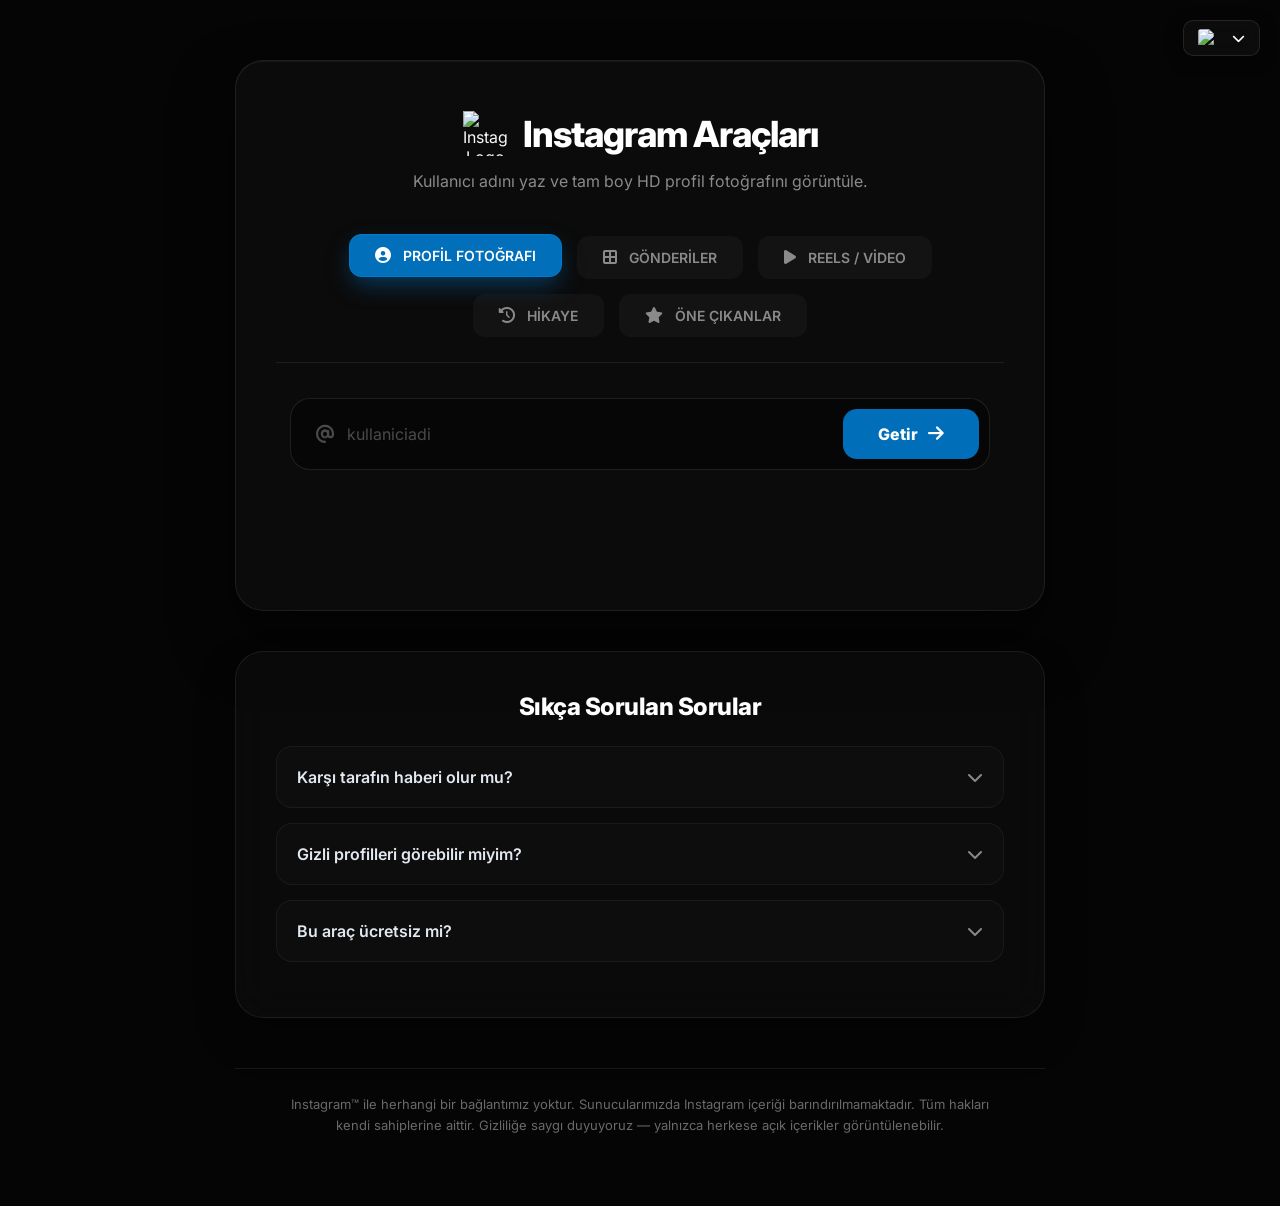
==== commit 1452b457: "Add files via upload" ====
--- a/index.html
+++ b/index.html
@@ -31,7 +31,7 @@
     <link href="https://fonts.googleapis.com/css2?family=Inter:wght@400;600;800&display=swap" rel="stylesheet">
     <link rel="stylesheet" href="https://cdnjs.cloudflare.com/ajax/libs/font-awesome/6.4.0/css/all.min.css">
     
-    <link rel="stylesheet" href="style.css?v=9.0">
+    <link rel="stylesheet" href="style.css?v=10.0">
 </head>
 <body>
     
--- a/style.css
+++ b/style.css
@@ -49,7 +49,7 @@
 .clear-icon:hover { color: #fff; }
 
 #searchBtn { background-color: rgba(0, 122, 204, 0.9); color: #fff; border: none; padding: 15px 35px; border-radius: 14px; cursor: pointer; font-size: 16px; font-weight: 800; display: flex; align-items: center; gap: 10px; white-space: nowrap; transition: background-color 0.3s, box-shadow 0.3s; will-change: transform; z-index: 11; position: relative; }
-#searchBtn:hover { background-color: #007acc; box-shadow: 0 8px 20px rgba(0, 122, 204, 0.5); }
+#searchBtn:hover { background: #007acc; box-shadow: 0 8px 20px rgba(0, 122, 204, 0.5); }
 .arrow { font-size: 18px; transition: transform 0.3s; }
 #searchBtn:hover .arrow { transform: translateX(5px); }
 
@@ -83,7 +83,6 @@
 .skeleton-profile { width: 250px; height: 250px; border-radius: 50%; margin: 0 auto 25px auto; border: 5px solid rgba(255,255,255,0.1); }
 .skeleton-gallery { width: 100%; height: 350px; }
 
-/* 🕵️‍♂️ YENİ: MESAJ KUTUSU KONUMU (MASAÜSTÜ) */
 .toast-container { position: fixed; bottom: 30px; right: 30px; display: flex; flex-direction: column; gap: 10px; z-index: 9999999 !important; pointer-events: none; }
 .toast { padding: 15px 25px; border-radius: 12px; color: white; font-weight: 600; font-size: 14px; display: flex; align-items: center; gap: 10px; box-shadow: 0 10px 30px rgba(0,0,0,0.5); animation: slideInRight 0.3s ease forwards, fadeOut 0.3s ease 4.7s forwards; pointer-events: auto; }
 .toast.success { background-color: #10b981; border: 1px solid #34d399; }
@@ -96,7 +95,7 @@
 
 .info-container { background: rgba(14, 14, 14, 0.6); backdrop-filter: blur(20px); -webkit-backdrop-filter: blur(20px); padding: 40px; border-radius: 28px; width: 100%; border: 1px solid rgba(255, 255, 255, 0.08); box-shadow: 0 20px 40px rgba(0,0,0,0.3); position: relative; z-index: 10; }
 .info-container h2 { font-size: 24px; color: #fff; margin-bottom: 25px; text-align: center; font-weight: 800; letter-spacing: -0.5px; }
-.accordion-item { border: 1px solid rgba(255, 255, 255, 0.05); border-radius: 166px; margin-bottom: 15px; background: rgba(255, 255, 255, 0.02); overflow: hidden; transition: all 0.3s ease; }
+.accordion-item { border: 1px solid rgba(255, 255, 255, 0.05); border-radius: 16px; margin-bottom: 15px; background: rgba(255, 255, 255, 0.02); overflow: hidden; transition: all 0.3s ease; }
 .accordion-item:hover { background: rgba(255, 255, 255, 0.04); border-color: rgba(0, 122, 204, 0.3); }
 .accordion-header { width: 100%; display: flex; justify-content: space-between; align-items: center; padding: 20px; background: transparent; border: none; color: #e2e8f0; font-size: 16px; font-weight: 600; cursor: pointer; transition: color 0.3s; }
 .accordion-header:hover { color: #007acc; }
@@ -124,8 +123,10 @@
 @keyframes fadeIn { from { opacity: 0; transform: translateY(10px); } to { opacity: 1; transform: translateY(0); } }
 @keyframes cascadeFadeIn { from { opacity: 0; transform: translateY(20px); } to { opacity: 1; transform: translateY(0); } }
 @keyframes skeletonLoading { 0% { background-position: 200% 0; } 100% { background-position: -200% 0; } }
+
+/* 🕵️‍♂️ SİHİR BURADA: X EKSENİNDE KAYDIRMA İPTAL EDİLDİ SADECE AŞAĞIDAN YUKARI */
 @keyframes slideInRight { from { transform: translateX(100%); opacity: 0; } to { transform: translateX(0); opacity: 1; } }
-@keyframes slideInBottom { from { transform: translateX(-50%) translateY(100%); opacity: 0; } to { transform: translateX(-50%) translateY(0); opacity: 1; } }
+@keyframes slideInBottom { from { transform: translateY(100%); opacity: 0; } to { transform: translateY(0); opacity: 1; } } 
 @keyframes fadeOut { from { opacity: 1; } to { opacity: 0; } }
 
 .carousel-badge { position: absolute; top: 15px; right: 15px; background: rgba(0, 0, 0, 0.6); color: #fff; padding: 8px 10px; border-radius: 8px; font-size: 14px; z-index: 20; border: 1px solid rgba(255, 255, 255, 0.2); backdrop-filter: blur(5px); box-shadow: 0 5px 15px rgba(0,0,0,0.5); }
@@ -175,8 +176,8 @@
     
     .modal-actions { bottom: 30px; width: 100%; justify-content: center; gap: 15px; }
     
-    /* 🕵️‍♂️ YENİ: MESAJ KUTUSU KONUMU (MOBİL) - TAM ORTALA */
-    .toast-container { right: 50% !important; transform: translateX(50%) !important; left: auto !important; bottom: 20px !important; width: 90% !important; align-items: center !important; z-index: 9999999 !important;}
+    /* 🕵️‍♂️ SİHİR BURADA: EKRANI %100 KAPLAYIP ÇOCUKLARI ORTALAYAN KUSURSUZ YAPI */
+    .toast-container { left: 0 !important; right: 0 !important; transform: none !important; bottom: 20px !important; width: 100% !important; padding: 0 20px !important; align-items: center !important; }
     .toast { width: 100% !important; justify-content: center !important; animation: slideInBottom 0.3s ease forwards, fadeOut 0.3s ease 4.7s forwards !important; }
     
     .scroll-top-btn { bottom: 20px; left: 20px; width: 45px; height: 45px; font-size: 16px; }
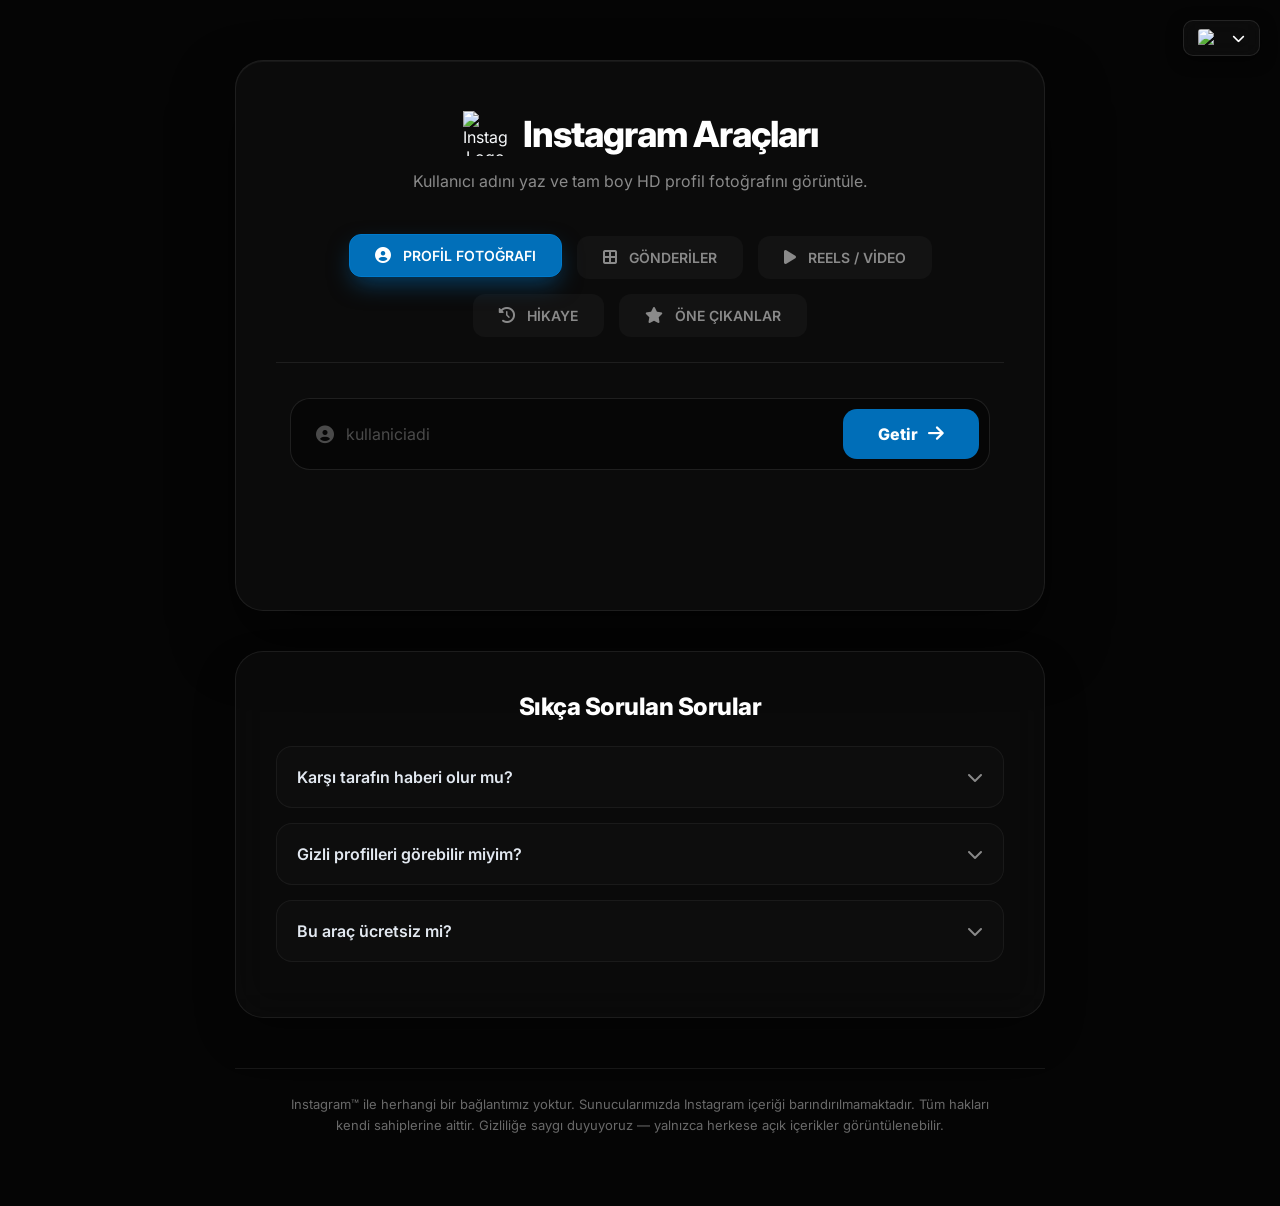
==== commit f4946b90: "Add files via upload" ====
--- a/index.html
+++ b/index.html
@@ -1,6 +1,7 @@
 <!DOCTYPE html>
 <html lang="tr">
 <head>
+    <meta name="google-site-verification" content="yS1E8xxefLgNPInhTn45kQI9MUFWK6j2K8McfKY_ZYk" />
     <script async src="https://www.googletagmanager.com/gtag/js?id=G-QESD4ZMKC0"></script>
     <script>
       window.dataLayer = window.dataLayer || [];
@@ -31,7 +32,7 @@
     <link href="https://fonts.googleapis.com/css2?family=Inter:wght@400;600;800&display=swap" rel="stylesheet">
     <link rel="stylesheet" href="https://cdnjs.cloudflare.com/ajax/libs/font-awesome/6.4.0/css/all.min.css">
     
-    <link rel="stylesheet" href="style.css?v=10.0">
+    <link rel="stylesheet" href="style.css?v=11.0">
 </head>
 <body>
     
@@ -142,6 +143,8 @@
 
     <script src="https://cdnjs.cloudflare.com/ajax/libs/three.js/r134/three.min.js"></script>
     <script src="https://cdn.jsdelivr.net/npm/vanta@latest/dist/vanta.clouds.min.js"></script>
-    <script src="script.js?v=9.0"></script>
+    <script src="script.js?v=11.0"></script>
 </body>
-</html>+</html>
+
+<script>window.PAGE_MODE = 'profile';</script>
--- a/style.css
+++ b/style.css
@@ -123,8 +123,6 @@
 @keyframes fadeIn { from { opacity: 0; transform: translateY(10px); } to { opacity: 1; transform: translateY(0); } }
 @keyframes cascadeFadeIn { from { opacity: 0; transform: translateY(20px); } to { opacity: 1; transform: translateY(0); } }
 @keyframes skeletonLoading { 0% { background-position: 200% 0; } 100% { background-position: -200% 0; } }
-
-/* 🕵️‍♂️ SİHİR BURADA: X EKSENİNDE KAYDIRMA İPTAL EDİLDİ SADECE AŞAĞIDAN YUKARI */
 @keyframes slideInRight { from { transform: translateX(100%); opacity: 0; } to { transform: translateX(0); opacity: 1; } }
 @keyframes slideInBottom { from { transform: translateY(100%); opacity: 0; } to { transform: translateY(0); opacity: 1; } } 
 @keyframes fadeOut { from { opacity: 1; } to { opacity: 0; } }
@@ -161,7 +159,8 @@
     #descText { font-size: 14px; margin-bottom: 25px; }
     
     .tabs { gap: 8px; padding-bottom: 15px; margin-bottom: 25px; }
-    .tab-btn { padding: 10px 14px; font-size: 12px; border-radius: 10px; flex: 1; min-width: 45%; text-align: center; display: flex; justify-content: center; }
+    /* 🕵️‍♂️ YENİ: MOBİLDE TAB BUTONLARININ İÇİNİ DİKEY/YATAY KUSURSUZ ORTALA */
+    .tab-btn { padding: 10px 14px; font-size: 12px; border-radius: 10px; flex: 1; min-width: 45%; text-align: center; display: flex; justify-content: center; align-items: center; gap: 5px;}
     
     .search-box { flex-direction: column; background: rgba(0,0,0,0.6); padding: 15px; border-radius: 18px; gap: 15px; margin-bottom: 30px;}
     .input-wrapper { width: 100%; border-bottom: 1px solid rgba(255,255,255,0.1); padding-bottom: 10px; }
@@ -176,8 +175,8 @@
     
     .modal-actions { bottom: 30px; width: 100%; justify-content: center; gap: 15px; }
     
-    /* 🕵️‍♂️ SİHİR BURADA: EKRANI %100 KAPLAYIP ÇOCUKLARI ORTALAYAN KUSURSUZ YAPI */
-    .toast-container { left: 0 !important; right: 0 !important; transform: none !important; bottom: 20px !important; width: 100% !important; padding: 0 20px !important; align-items: center !important; }
+    /* 🕵️‍♂️ SİHİR BURADA: KUSURSUZ ORTALAYAN KAPI VE ÇOCUKLARI (TOASTS) ORTALAYAN YAPI */
+    .toast-container { left: 0 !important; right: 0 !important; transform: none !important; bottom: 20px !important; width: 100% !important; padding: 0 20px !important; align-items: center !important; z-index: 9999999 !important;}
     .toast { width: 100% !important; justify-content: center !important; animation: slideInBottom 0.3s ease forwards, fadeOut 0.3s ease 4.7s forwards !important; }
     
     .scroll-top-btn { bottom: 20px; left: 20px; width: 45px; height: 45px; font-size: 16px; }
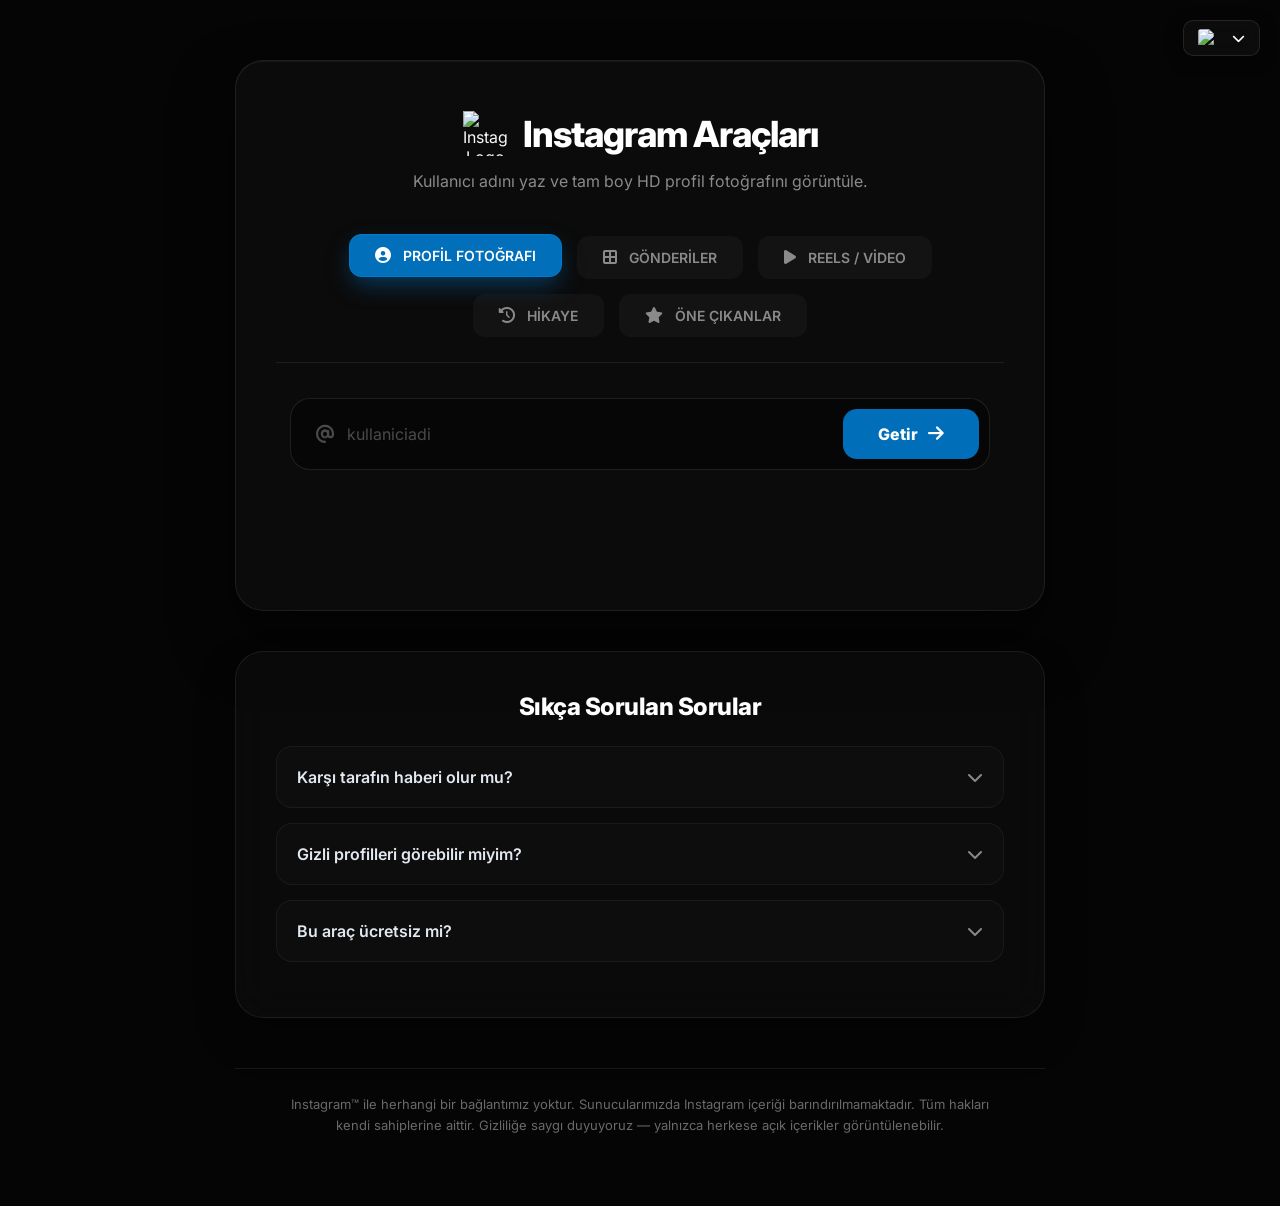
==== commit d59a491e: "Add files via upload" ====
--- a/index.html
+++ b/index.html
@@ -1,7 +1,6 @@
 <!DOCTYPE html>
 <html lang="tr">
 <head>
-    <meta name="google-site-verification" content="yS1E8xxefLgNPInhTn45kQI9MUFWK6j2K8McfKY_ZYk" />
     <script async src="https://www.googletagmanager.com/gtag/js?id=G-QESD4ZMKC0"></script>
     <script>
       window.dataLayer = window.dataLayer || [];
@@ -145,6 +144,4 @@
     <script src="https://cdn.jsdelivr.net/npm/vanta@latest/dist/vanta.clouds.min.js"></script>
     <script src="script.js?v=11.0"></script>
 </body>
-</html>
-
-<script>window.PAGE_MODE = 'profile';</script>+</html>
